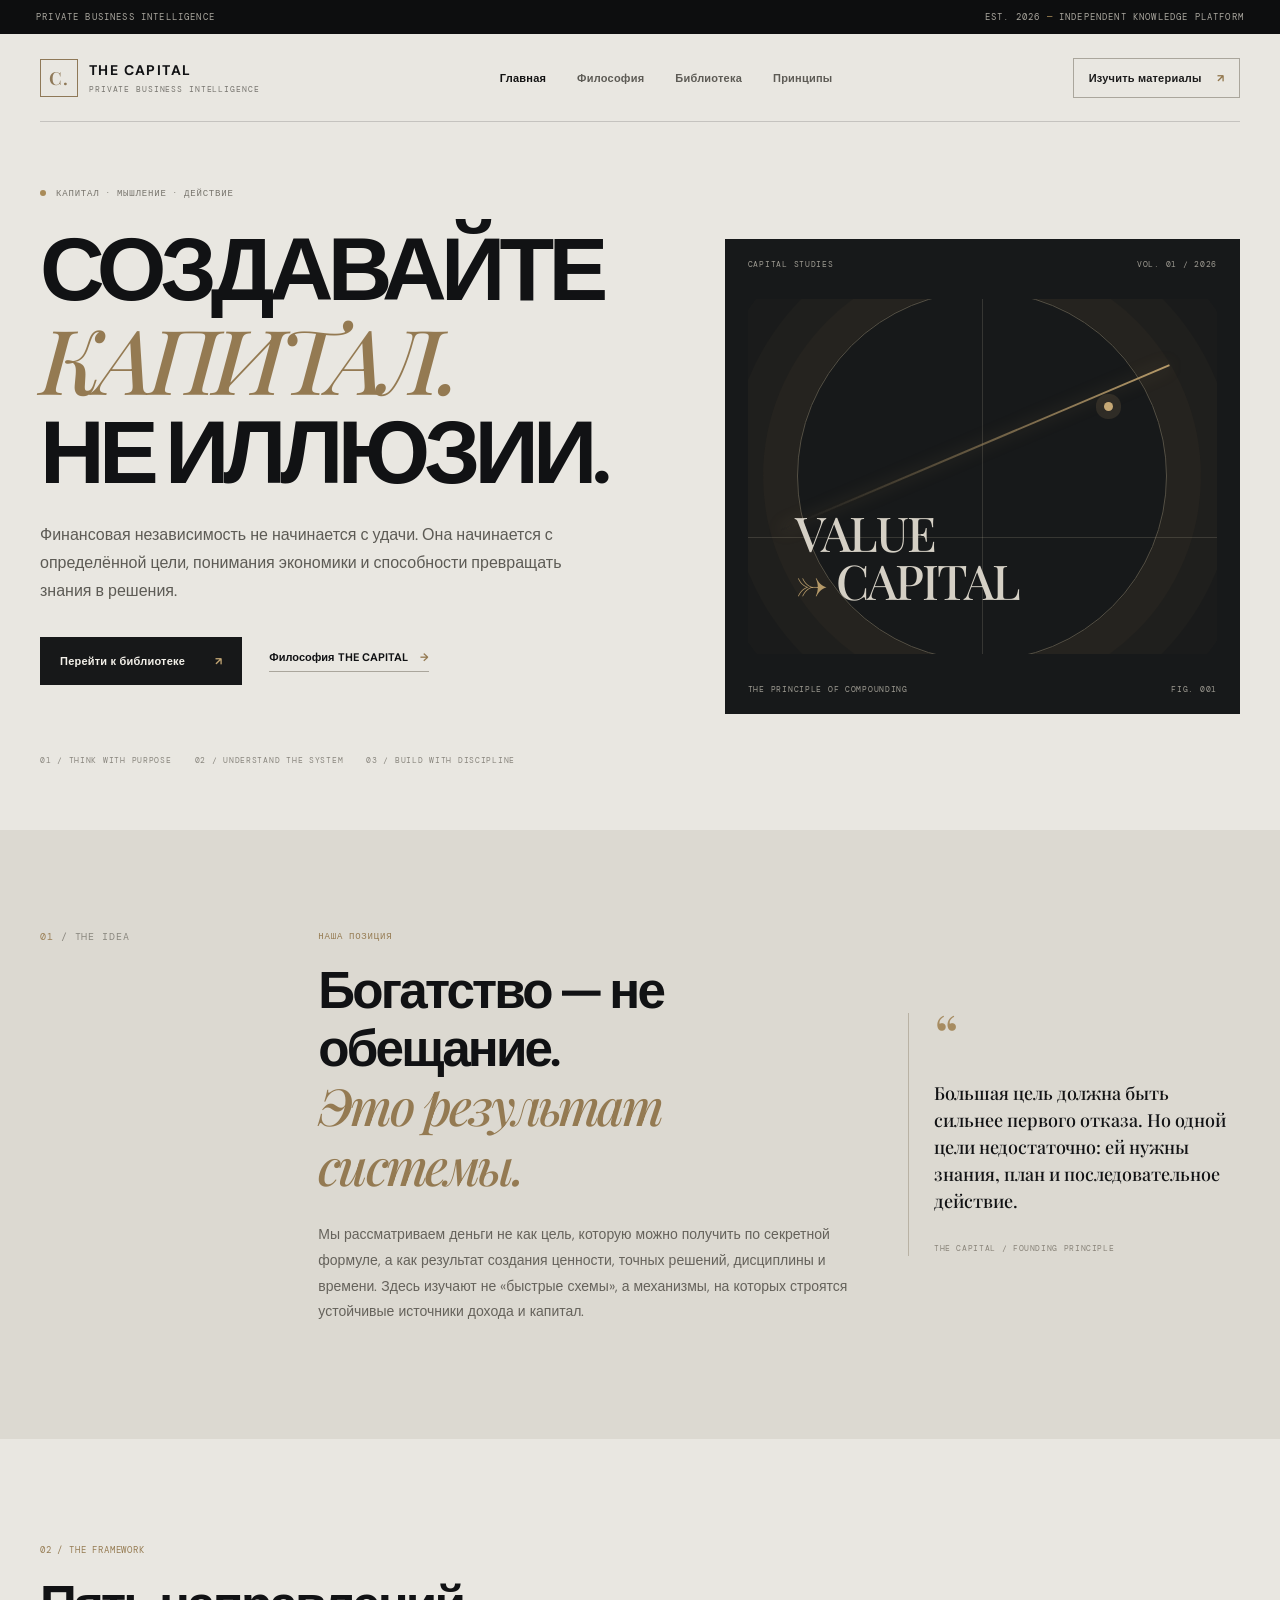
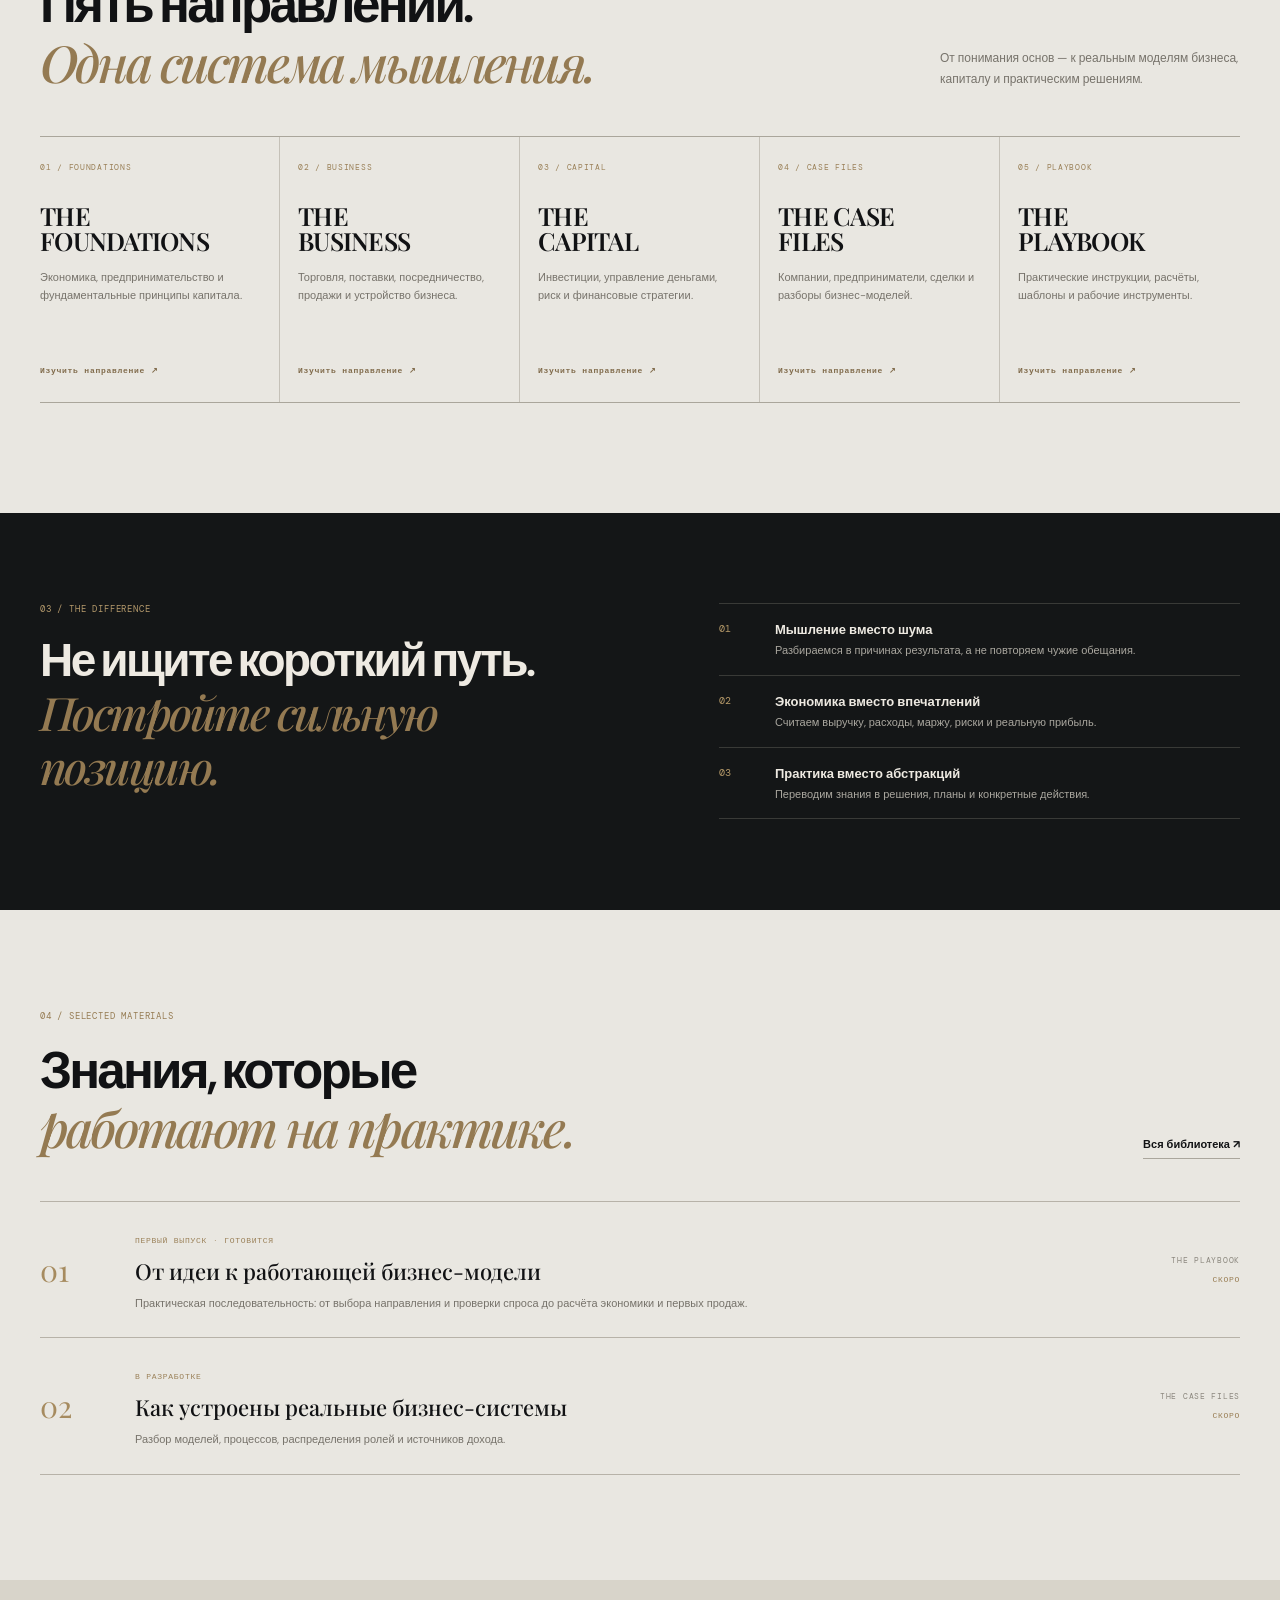
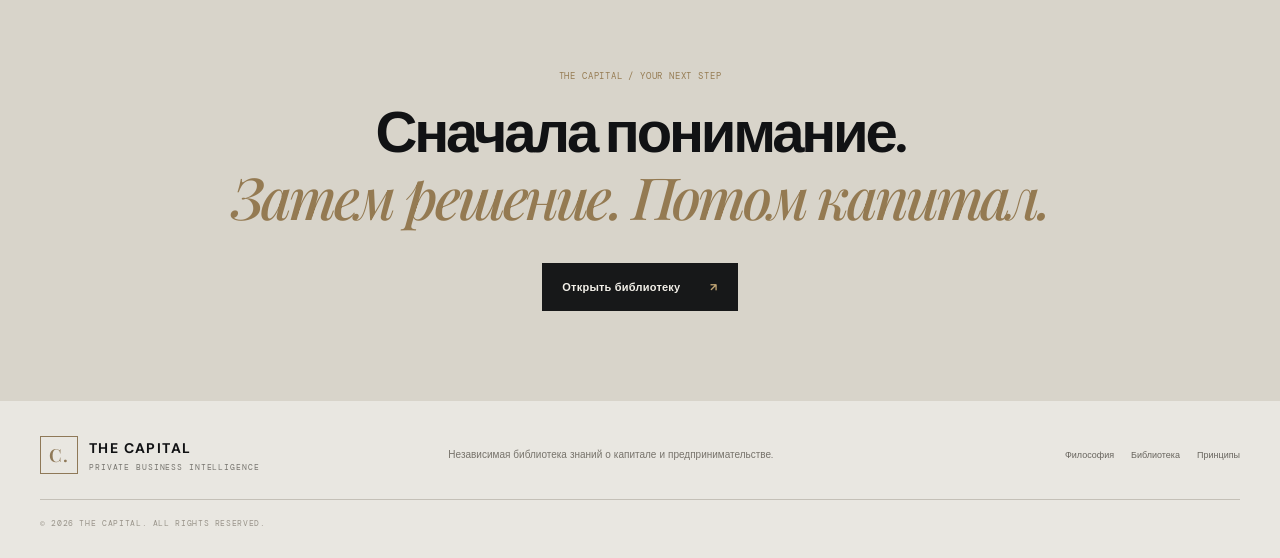
==== index.html @ ee2ed211 "first commit" ====
<!doctype html>
<html lang="ru">
<head>
<meta charset="utf-8"><meta name="viewport" content="width=device-width,initial-scale=1">
<meta name="theme-color" content="#101113"><meta name="description" content="THE CAPITAL — частная библиотека знаний о капитале, предпринимательстве, торговле и финансовом мышлении.">
<title>THE CAPITAL — Private Business Intelligence</title>
<link rel="preconnect" href="https://fonts.googleapis.com"><link rel="preconnect" href="https://fonts.gstatic.com" crossorigin><link href="https://fonts.googleapis.com/css2?family=DM+Mono:wght@400;500&family=DM+Sans:wght@400;500;600;700&family=Playfair+Display:wght@500;600;700&display=swap" rel="stylesheet">
<link rel="stylesheet" href="style.css">
</head><body>
<div class="topline"><span>PRIVATE BUSINESS INTELLIGENCE</span><span>EST. 2026 <i>—</i> INDEPENDENT KNOWLEDGE PLATFORM</span></div>
<header class="nav wrap"><a class="brand" href="index.html"><span class="brand-mark">C.</span><span>THE CAPITAL<small>PRIVATE BUSINESS INTELLIGENCE</small></span></a><button class="menu-toggle" aria-label="Открыть меню">☰</button><nav><a class="active" href="index.html">Главная</a><a href="philosophy.html">Философия</a><a href="library.html">Библиотека</a><a href="principles.html">Принципы</a></nav><a class="nav-cta" href="library.html">Изучить материалы <b>↗</b></a></header>
<main>
<section class="hero wrap"><div class="hero-copy"><div class="eyebrow"><span class="dot"></span> КАПИТАЛ · МЫШЛЕНИЕ · ДЕЙСТВИЕ</div><h1>СОЗДАВАЙТЕ<br><em>КАПИТАЛ.</em><br>НЕ ИЛЛЮЗИИ.</h1><p class="hero-lead">Финансовая независимость не начинается с удачи. Она начинается с определённой цели, понимания экономики и способности превращать знания в решения.</p><div class="hero-actions"><a class="button button-light" href="library.html">Перейти к библиотеке <span>↗</span></a><a class="text-link" href="philosophy.html">Философия THE CAPITAL <span>→</span></a></div><div class="hero-foot"><span>01 / THINK WITH PURPOSE</span><span>02 / UNDERSTAND THE SYSTEM</span><span>03 / BUILD WITH DISCIPLINE</span></div></div><div class="hero-art"><div class="art-top"><span>CAPITAL STUDIES</span><span>VOL. 01 / 2026</span></div><div class="art-graphic"><div class="rings"></div><div class="axis axis-x"></div><div class="axis axis-y"></div><div class="graph-line"></div><div class="graph-point"></div><div class="art-word">VALUE<br><i>→</i> CAPITAL</div></div><div class="art-bottom"><span>THE PRINCIPLE OF COMPOUNDING</span><span>FIG. 001</span></div></div></section>
<section class="manifesto"><div class="wrap manifesto-grid"><div class="section-index">01 <span> / THE IDEA</span></div><div><p class="overline">НАША ПОЗИЦИЯ</p><h2>Богатство — не обещание.<br><em>Это результат системы.</em></h2><p class="manifesto-text">Мы рассматриваем деньги не как цель, которую можно получить по секретной формуле, а как результат создания ценности, точных решений, дисциплины и времени. Здесь изучают не «быстрые схемы», а механизмы, на которых строятся устойчивые источники дохода и капитал.</p></div><aside class="quote-panel"><span class="quote-mark">“</span><p>Большая цель должна быть сильнее первого отказа. Но одной цели недостаточно: ей нужны знания, план и последовательное действие.</p><small>THE CAPITAL / FOUNDING PRINCIPLE</small></aside></div></section>
<section class="pillars wrap"><div class="section-head"><div><p class="overline">02 / THE FRAMEWORK</p><h2>Пять направлений.<br><em>Одна система мышления.</em></h2></div><p>От понимания основ — к реальным моделям бизнеса, капиталу и практическим решениям.</p></div><div class="pillar-grid"><a class="pillar" href="library.html"><span>01 / FOUNDATIONS</span><h3>THE<br>FOUNDATIONS</h3><p>Экономика, предпринимательство и фундаментальные принципы капитала.</p><b>Изучить направление ↗</b></a><a class="pillar" href="library.html"><span>02 / BUSINESS</span><h3>THE<br>BUSINESS</h3><p>Торговля, поставки, посредничество, продажи и устройство бизнеса.</p><b>Изучить направление ↗</b></a><a class="pillar" href="library.html"><span>03 / CAPITAL</span><h3>THE<br>CAPITAL</h3><p>Инвестиции, управление деньгами, риск и финансовые стратегии.</p><b>Изучить направление ↗</b></a><a class="pillar" href="library.html"><span>04 / CASE FILES</span><h3>THE CASE<br>FILES</h3><p>Компании, предприниматели, сделки и разборы бизнес-моделей.</p><b>Изучить направление ↗</b></a><a class="pillar" href="library.html"><span>05 / PLAYBOOK</span><h3>THE<br>PLAYBOOK</h3><p>Практические инструкции, расчёты, шаблоны и рабочие инструменты.</p><b>Изучить направление ↗</b></a></div></section>
<section class="dark-band"><div class="wrap dark-grid"><div><p class="overline">03 / THE DIFFERENCE</p><h2>Не ищите короткий путь.<br><em>Постройте сильную позицию.</em></h2></div><div class="difference-list"><div><b>01</b><p><strong>Мышление вместо шума</strong><br>Разбираемся в причинах результата, а не повторяем чужие обещания.</p></div><div><b>02</b><p><strong>Экономика вместо впечатлений</strong><br>Считаем выручку, расходы, маржу, риски и реальную прибыль.</p></div><div><b>03</b><p><strong>Практика вместо абстракций</strong><br>Переводим знания в решения, планы и конкретные действия.</p></div></div></div></section>
<section class="library-preview wrap"><div class="section-head"><div><p class="overline">04 / SELECTED MATERIALS</p><h2>Знания, которые<br><em>работают на практике.</em></h2></div><a class="text-link" href="library.html">Вся библиотека ↗</a></div><div class="preview-card"><div class="preview-number">01</div><div><span class="status">ПЕРВЫЙ ВЫПУСК · ГОТОВИТСЯ</span><h3>От идеи к работающей бизнес-модели</h3><p>Практическая последовательность: от выбора направления и проверки спроса до расчёта экономики и первых продаж.</p></div><div class="preview-meta"><span>THE PLAYBOOK</span><b>СКОРО</b></div></div><div class="preview-card muted-card"><div class="preview-number">02</div><div><span class="status">В РАЗРАБОТКЕ</span><h3>Как устроены реальные бизнес-системы</h3><p>Разбор моделей, процессов, распределения ролей и источников дохода.</p></div><div class="preview-meta"><span>THE CASE FILES</span><b>СКОРО</b></div></div></section>
<section class="closing"><div class="wrap closing-inner"><p class="overline">THE CAPITAL / YOUR NEXT STEP</p><h2>Сначала понимание.<br><em>Затем решение. Потом капитал.</em></h2><a class="button button-light" href="library.html">Открыть библиотеку <span>↗</span></a></div></section>
</main><footer class="footer wrap"><a class="brand" href="index.html"><span class="brand-mark">C.</span><span>THE CAPITAL<small>PRIVATE BUSINESS INTELLIGENCE</small></span></a><p>Независимая библиотека знаний о капитале и предпринимательстве.</p><div><a href="philosophy.html">Философия</a><a href="library.html">Библиотека</a><a href="principles.html">Принципы</a></div><small>© 2026 THE CAPITAL. ALL RIGHTS RESERVED.</small></footer><script src="script.js"></script></body></html>
---- style.css ----
:root{--ink:#111214;--paper:#e9e7e1;--white:#f4f2ed;--muted:#96948d;--line:rgba(22,23,24,.17);--gold:#a98b59;--dark:#111315;--dark2:#191b1d;--serif:'Playfair Display',Georgia,serif;--sans:'DM Sans',Arial,sans-serif;--mono:'DM Mono',monospace}*{box-sizing:border-box}html{scroll-behavior:smooth}body{margin:0;background:var(--paper);color:var(--ink);font-family:var(--sans);-webkit-font-smoothing:antialiased}a{color:inherit;text-decoration:none}.wrap{width:min(1200px,calc(100% - 72px));margin-inline:auto}.topline{height:34px;background:#0d0e0f;color:#aaa79f;display:flex;align-items:center;justify-content:space-between;padding:0 36px;font:9px var(--mono);letter-spacing:.13em}.topline i{color:var(--gold);font-style:normal}.nav{height:88px;display:flex;align-items:center;justify-content:space-between;border-bottom:1px solid var(--line)}.brand{display:flex;align-items:center;gap:11px;font-weight:700;font-size:14px;letter-spacing:.1em}.brand small{display:block;font:8px var(--mono);color:#77756f;letter-spacing:.11em;margin-top:5px}.brand-mark{display:grid;place-items:center;width:38px;height:38px;border:1px solid #8f7958;color:#8f7958;font:600 18px var(--serif)}nav{display:flex;gap:31px}nav a,.nav-cta{font-size:11px;font-weight:600;letter-spacing:.02em;color:#5d5b55}nav a.active,nav a:hover{color:#111}.nav-cta{border:1px solid #aaa69c;padding:12px 15px;color:#1b1b1b}.nav-cta b{margin-left:12px;color:#92774d}.menu-toggle{display:none;background:none;border:0;font-size:22px}.hero{min-height:650px;display:grid;grid-template-columns:1.1fr .9fr;align-items:center;gap:55px;padding-top:65px;padding-bottom:65px}.eyebrow,.overline,.section-index,.hero-foot,.art-top,.art-bottom,.pillar>span,.pillar>b,.preview-meta,.status,.product-info>span,.catalog-note,.product-price small,.product-price b,.bundle-price,.fine-print,.source-note{font-family:var(--mono);letter-spacing:.09em}.eyebrow{font-size:9px;color:#77746c;display:flex;align-items:center;gap:10px}.dot{width:6px;height:6px;border-radius:50%;background:var(--gold)}h1,h2,h3,p{margin-top:0}.hero h1,.inner-hero h1{font-size:clamp(56px,7vw,94px);line-height:.98;letter-spacing:-.065em;font-weight:600;margin:27px 0 25px}.hero h1 em,.inner-hero h1 em,.section-head h2 em,.manifesto h2 em,.dark-grid h2 em,.closing h2 em,.essay h2 em,.book-heading h2 em{font-family:var(--serif);font-weight:500;letter-spacing:-.055em;color:#947a52}.hero-lead{font-size:16px;line-height:1.75;color:#5d5b55;max-width:530px}.hero-actions{display:flex;align-items:center;gap:27px;margin-top:32px}.button{display:inline-flex;align-items:center;gap:30px;padding:17px 20px;font-size:11px;font-weight:700;letter-spacing:.02em}.button-light{background:#171819;color:#f3f0e9}.button span{color:#c1a574}.text-link{font-size:11px;font-weight:700;border-bottom:1px solid #aaa69c;padding-bottom:7px}.text-link span{margin-left:9px;color:#947a52}.hero-foot{display:flex;gap:23px;flex-wrap:wrap;font-size:8px;color:#89867e;margin-top:70px}.hero-art{height:475px;background:#17191a;color:#d5d0c5;padding:20px 23px;display:flex;flex-direction:column;justify-content:space-between;position:relative;overflow:hidden}.art-top,.art-bottom{display:flex;justify-content:space-between;font-size:8px;color:#9e9b92}.art-graphic{position:relative;flex:1;margin:30px 0;overflow:hidden}.rings{position:absolute;width:370px;height:370px;border:1px solid #555044;border-radius:50%;left:50%;top:50%;transform:translate(-50%,-50%);box-shadow:0 0 0 34px rgba(169,139,89,.04),0 0 0 68px rgba(169,139,89,.035),0 0 0 102px rgba(169,139,89,.025)}.axis{position:absolute;background:rgba(198,187,165,.18)}.axis-x{height:1px;width:100%;top:67%}.axis-y{width:1px;height:100%;left:50%}.graph-line{position:absolute;left:7%;top:65%;width:90%;height:2px;background:linear-gradient(90deg,transparent,#b69a69);transform:rotate(-23deg);transform-origin:left;box-shadow:0 0 16px #a98b5966}.graph-point{position:absolute;left:76%;top:29%;width:9px;height:9px;background:#c6a875;border-radius:50%;box-shadow:0 0 0 8px #c6a87522}.art-word{position:absolute;left:10%;bottom:14%;font:500 clamp(30px,4vw,48px)/1 var(--serif);letter-spacing:-.04em}.art-word i{font-style:normal;color:#b69a69}.manifesto{background:#dcd9d1;padding:100px 0}.manifesto-grid{display:grid;grid-template-columns:.55fr 1.3fr .8fr;gap:50px}.section-index{font-size:10px;color:#9b8057}.section-index span{color:#8a877f}.overline{font-size:9px;color:#967c53;margin-bottom:20px}.manifesto h2,.section-head h2,.dark-grid h2,.closing h2,.essay h2,.book-heading h2{font:600 clamp(34px,4vw,52px)/1.12 var(--sans);letter-spacing:-.055em;margin-bottom:24px}.manifesto-text{max-width:650px;color:#65625b;font-size:14px;line-height:1.85}.quote-panel{border-left:1px solid #b9b2a4;padding:0 0 0 25px;align-self:center}.quote-mark{font:60px var(--serif);color:#a78c61;line-height:.7}.quote-panel p{font:500 18px/1.5 var(--serif);margin:16px 0 20px}.quote-panel small{font:8px var(--mono);color:#89847a;letter-spacing:.08em}.pillars{padding-top:105px;padding-bottom:110px}.section-head{display:flex;justify-content:space-between;align-items:end;margin-bottom:42px}.section-head h2{margin:0}.section-head>p{max-width:300px;color:#77736b;font-size:12px;line-height:1.7;margin-bottom:5px}.pillar-grid{display:grid;grid-template-columns:repeat(5,1fr);border-top:1px solid #aaa69b;border-bottom:1px solid #aaa69b}.pillar{padding:25px 18px 27px 0;border-right:1px solid #c5c1b8;display:flex;flex-direction:column;min-height:265px;transition:background .25s,padding .25s}.pillar:not(:first-child){padding-left:18px}.pillar:last-child{border:0}.pillar:hover{background:#dfdcd4;padding-top:20px}.pillar>span{font-size:8px;color:#9a8058}.pillar h3{font:600 25px/.98 var(--serif);letter-spacing:-.03em;margin:32px 0 15px}.pillar p{font-size:11px;line-height:1.65;color:#77736b;flex:1}.pillar>b{font-size:8px;color:#806b4b}.dark-band{background:#141617;color:#eeeae2;padding:90px 0}.dark-grid{display:grid;grid-template-columns:1fr .9fr;gap:100px;align-items:center}.dark-grid .overline{color:#b59a6c}.dark-grid h2{font-size:46px}.difference-list>div{display:grid;grid-template-columns:40px 1fr;gap:16px;border-bottom:1px solid #393a37;padding:15px 0}.difference-list>div:first-child{border-top:1px solid #393a37}.difference-list b{font:10px var(--mono);color:#b69a69;padding-top:3px}.difference-list p{font-size:11px;line-height:1.7;color:#aaa79f;margin:0}.difference-list strong{font-size:13px;color:#eeeae2}.library-preview{padding-top:100px;padding-bottom:105px}.preview-card{display:grid;grid-template-columns:70px 1fr 160px;gap:25px;align-items:center;padding:25px 0;border-top:1px solid #b7b2a8}.muted-card{border-bottom:1px solid #b7b2a8}.preview-number{font:30px var(--serif);color:#a68b5f}.status{font-size:8px;color:#9a8058}.preview-card h3{font:500 22px var(--serif);margin:8px 0}.preview-card p{font-size:11px;line-height:1.65;color:#77736b;max-width:620px;margin:0}.preview-meta{display:flex;flex-direction:column;gap:9px;font-size:8px;color:#8c887f;text-align:right}.preview-meta b{color:#987d53;font-weight:400}.closing{background:#d8d4ca;padding:90px 0}.closing-inner{text-align:center}.closing h2{font-size:clamp(36px,5vw,58px);margin:18px 0 30px}.closing .overline{margin:0}.footer{display:grid;grid-template-columns:1.2fr 1.4fr 1fr;gap:25px;align-items:center;padding-top:35px;padding-bottom:30px}.footer p{font-size:10px;line-height:1.6;color:#77736b;margin:0}.footer>div{display:flex;gap:17px;justify-content:flex-end}.footer>div a{font-size:9px;color:#68655e}.footer>small{grid-column:1/-1;border-top:1px solid #c4c0b7;padding-top:18px;font:8px var(--mono);color:#99948a;letter-spacing:.08em}
/* inner pages */
.inner-hero{padding-top:100px;padding-bottom:95px;border-bottom:1px solid var(--line)}.inner-hero h1{font-size:clamp(48px,7vw,82px);margin:25px 0}.inner-hero>p:last-child{font-size:15px;line-height:1.8;color:#68655e;max-width:680px;margin:0}.essay{padding:95px 0}.essay-grid{display:grid;grid-template-columns:.55fr 1.45fr;gap:65px}.essay h2{font-size:42px}.essay article>p{font-size:14px;line-height:1.9;color:#625f58;max-width:770px}.essay blockquote{margin:40px 0;padding:28px 35px;border-left:2px solid #a58a5d;background:#dfdcd4;font:500 22px/1.5 var(--serif);max-width:760px}.essay blockquote small{display:block;font:8px var(--mono);letter-spacing:.07em;color:#89847a;margin-top:18px}.principle-strip{background:#dcd9d1;padding:75px 0}.standard-grid{display:grid;grid-template-columns:repeat(4,1fr);gap:30px}.standard-grid>div{border-top:1px solid #b9b3a7;padding-top:18px}.standard-grid span{font:10px var(--mono);color:#9b8057}.standard-grid h3{font:500 21px var(--serif);margin:24px 0 10px}.standard-grid p{font-size:11px;line-height:1.7;color:#77736b}.library-intro{background:#dcd9d1;padding:75px 0}.intro-grid{display:grid;grid-template-columns:1fr 1fr;gap:90px;align-items:center}.intro-grid h2{font:600 38px/1.15 var(--sans);letter-spacing:-.05em;margin:0}.intro-grid h2 em{font-family:var(--serif);font-weight:500;color:#947a52}.intro-grid>p{font-size:13px;line-height:1.8;color:#69665f;margin:0}.catalog{padding-top:90px;padding-bottom:90px}.catalog-note{font-size:8px;color:#8b795b}.product-list{border-top:1px solid #b7b2a8}.product-row{display:grid;grid-template-columns:55px 1fr 150px;gap:25px;padding:25px 0;border-bottom:1px solid #c5c0b6;align-items:center}.product-no{font:27px var(--serif);color:#a68b5f}.product-info>span{font-size:8px;color:#9a8058}.product-info h3{font:500 21px var(--serif);margin:7px 0}.product-info p{font-size:11px;line-height:1.65;color:#77736b;max-width:650px;margin:0}.product-price{text-align:right;display:flex;flex-direction:column;gap:7px}.product-price b{font-size:10px;font-weight:400;color:#967c53}.product-price small{font-size:7px;color:#8d8980;letter-spacing:.02em}.bundle{display:flex;justify-content:space-between;align-items:center;background:#17191a;color:#eeeae2;padding:30px 35px;margin-top:35px}.bundle .overline{color:#b69a69;margin-bottom:10px}.bundle h3{font:500 27px var(--serif);margin:0 0 8px}.bundle p{font-size:11px;color:#aaa79f;margin:0;line-height:1.6}.bundle-price{text-align:right;display:flex;flex-direction:column;gap:8px}.bundle-price b{font-size:12px;font-weight:400;color:#c3a775}.bundle-price small{font-size:8px;color:#aaa79f;letter-spacing:.02em}.fine-print{font-size:8px;line-height:1.8;color:#8a867e;letter-spacing:.015em;margin-top:25px}.principle-book{padding:90px 0}.book-heading{display:grid;grid-template-columns:1.2fr .8fr;gap:80px;align-items:end;margin-bottom:45px}.book-heading h2{font-size:42px;margin:0}.book-heading>p{font-size:12px;line-height:1.8;color:#77736b;margin:0}.principle-table{border-top:1px solid #b7b2a8}.principle-table>div{display:grid;grid-template-columns:50px 220px 1fr;gap:25px;padding:20px 0;border-bottom:1px solid #c5c0b6;align-items:start}.principle-table span{font:10px var(--mono);color:#987d53;padding-top:5px}.principle-table h3{font:500 19px var(--serif);margin:0}.principle-table p{font-size:11px;line-height:1.7;color:#77736b;margin:0;max-width:680px}.source-note{font-size:8px;line-height:1.8;letter-spacing:.015em;color:#8b877e;margin-top:28px}
@media(max-width:850px){.wrap{width:min(100% - 40px,680px)}.topline{padding:0 20px;font-size:7px}.nav{height:72px}.menu-toggle{display:block}nav{display:none;position:absolute;z-index:5;top:106px;left:0;right:0;background:#e9e7e1;padding:25px 22px;border-bottom:1px solid #bbb;flex-direction:column;gap:20px}nav.open{display:flex}.nav-cta{display:none}.hero{grid-template-columns:1fr;gap:35px;padding-top:60px}.hero h1{font-size:clamp(55px,12vw,80px)}.hero-art{height:370px}.hero-foot{margin-top:45px}.manifesto-grid{grid-template-columns:1fr;gap:30px}.quote-panel{max-width:500px}.pillar-grid{grid-template-columns:1fr 1fr}.pillar{border-bottom:1px solid #c5c1b8;min-height:220px;padding:22px 15px!important}.pillar:nth-child(2n){border-right:0}.pillar:last-child{border-bottom:0}.dark-grid{grid-template-columns:1fr;gap:35px}.section-head{align-items:start;gap:25px;flex-direction:column}.preview-card{grid-template-columns:45px 1fr}.preview-meta{grid-column:2;text-align:left;flex-direction:row}.footer{grid-template-columns:1fr 1fr}.footer p{grid-column:1/-1;grid-row:2}.footer>div{justify-content:flex-start;grid-column:1/-1}.essay-grid{grid-template-columns:1fr;gap:25px}.intro-grid,.book-heading{grid-template-columns:1fr;gap:25px}.standard-grid{grid-template-columns:1fr 1fr}.principle-table>div{grid-template-columns:35px 1fr;gap:14px}.principle-table p{grid-column:2}.product-row{grid-template-columns:35px 1fr 80px;gap:12px}.product-info h3{font-size:18px}.product-price small{font-size:6px}.bundle{padding:25px 20px;gap:15px}.bundle-price{min-width:105px}.inner-hero{padding-top:70px;padding-bottom:65px}}
@media(max-width:480px){.topline span:last-child{display:none}.wrap{width:calc(100% - 34px)}.hero{padding-top:48px}.hero h1{font-size:53px}.hero-lead{font-size:14px}.hero-actions{align-items:flex-start;flex-direction:column;gap:20px}.hero-art{height:320px}.manifesto,.pillars,.library-preview,.essay,.principle-book,.catalog{padding-top:65px;padding-bottom:65px}.manifesto h2,.section-head h2,.dark-grid h2,.essay h2,.book-heading h2{font-size:34px}.pillar-grid{grid-template-columns:1fr}.pillar{border-right:0;min-height:190px}.pillar h3{margin-top:22px}.dark-band{padding:65px 0}.preview-card{gap:13px}.preview-card h3{font-size:18px}.closing{padding:65px 0}.closing h2{font-size:34px}.footer{grid-template-columns:1fr}.footer p,.footer>div{grid-column:1}.footer>small{grid-column:1}.standard-grid{grid-template-columns:1fr 1fr;gap:20px}.inner-hero h1{font-size:47px}.product-row{grid-template-columns:28px 1fr;gap:10px}.product-price{grid-column:2;text-align:left;flex-direction:row;align-items:center}.product-info h3{font-size:18px}.bundle{align-items:flex-start;flex-direction:column}.bundle-price{text-align:left}.principle-table>div{grid-template-columns:28px 1fr}.principle-table h3{font-size:18px}}
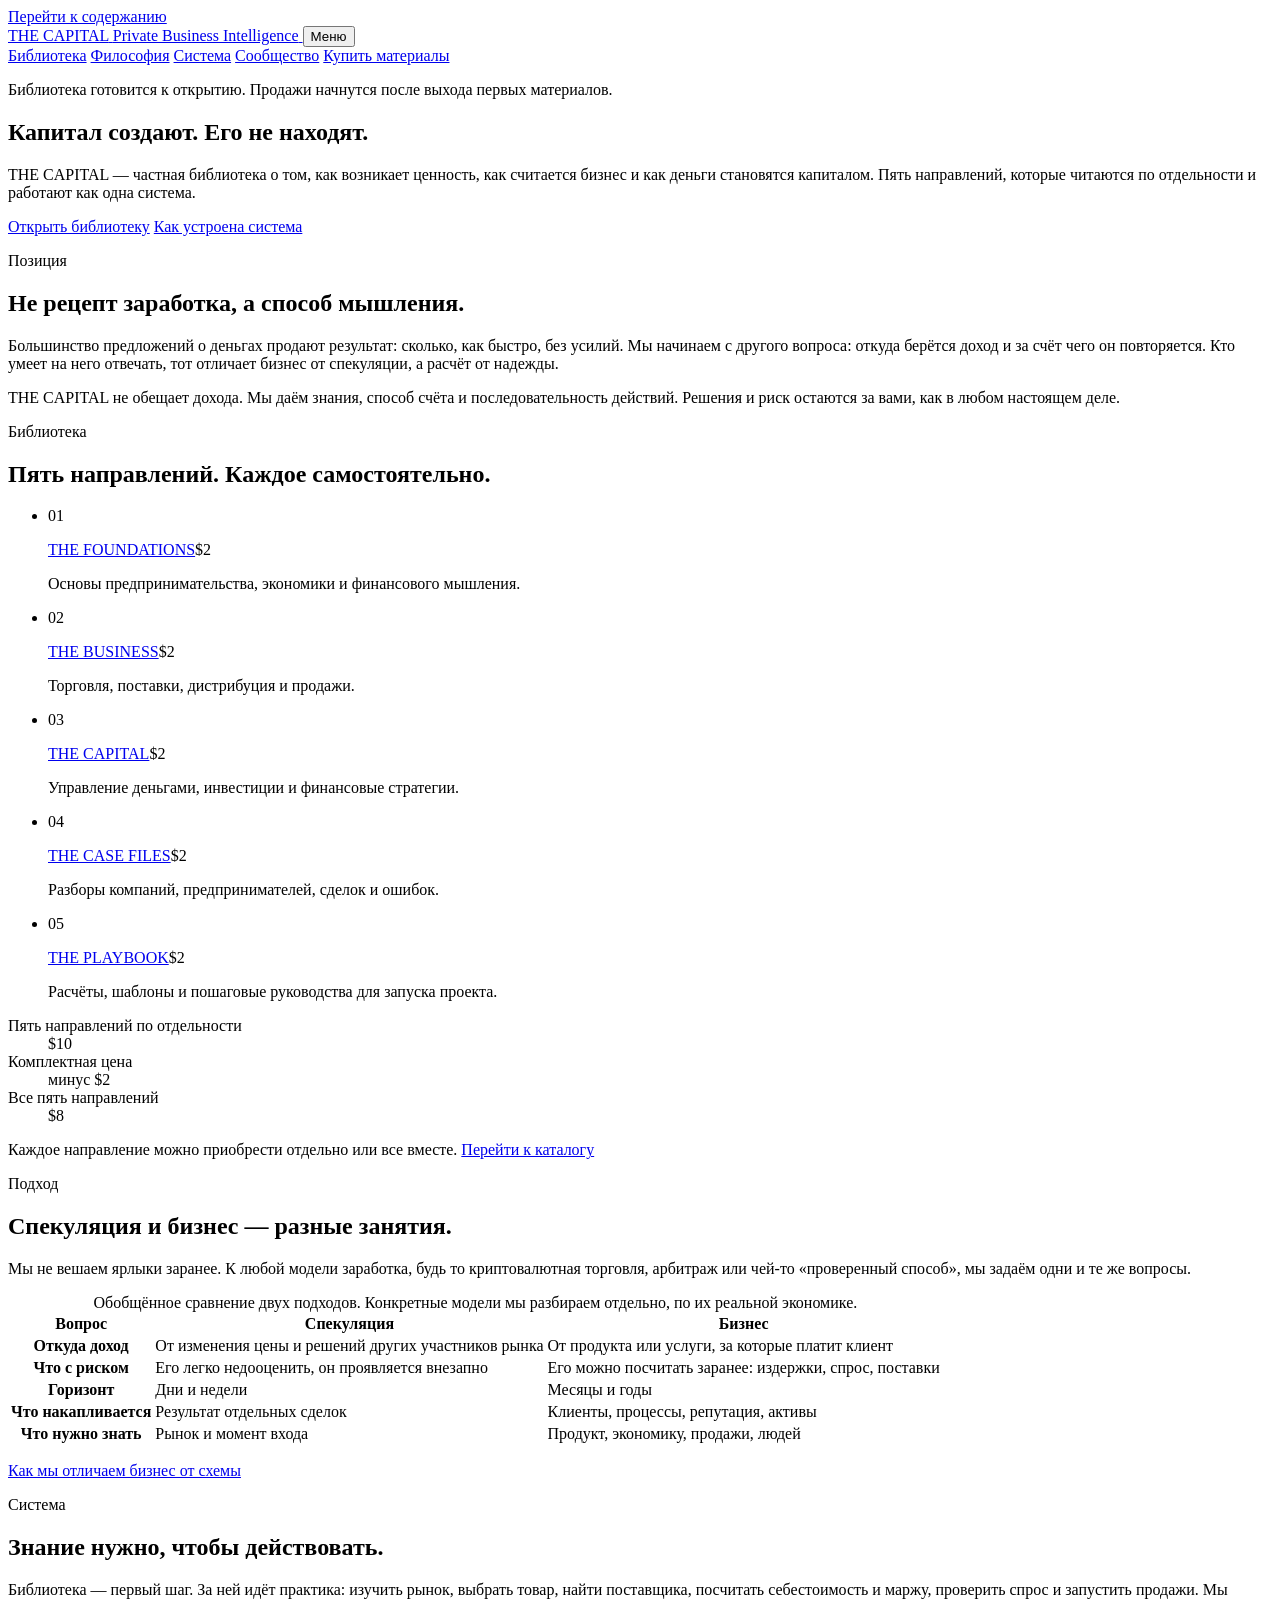
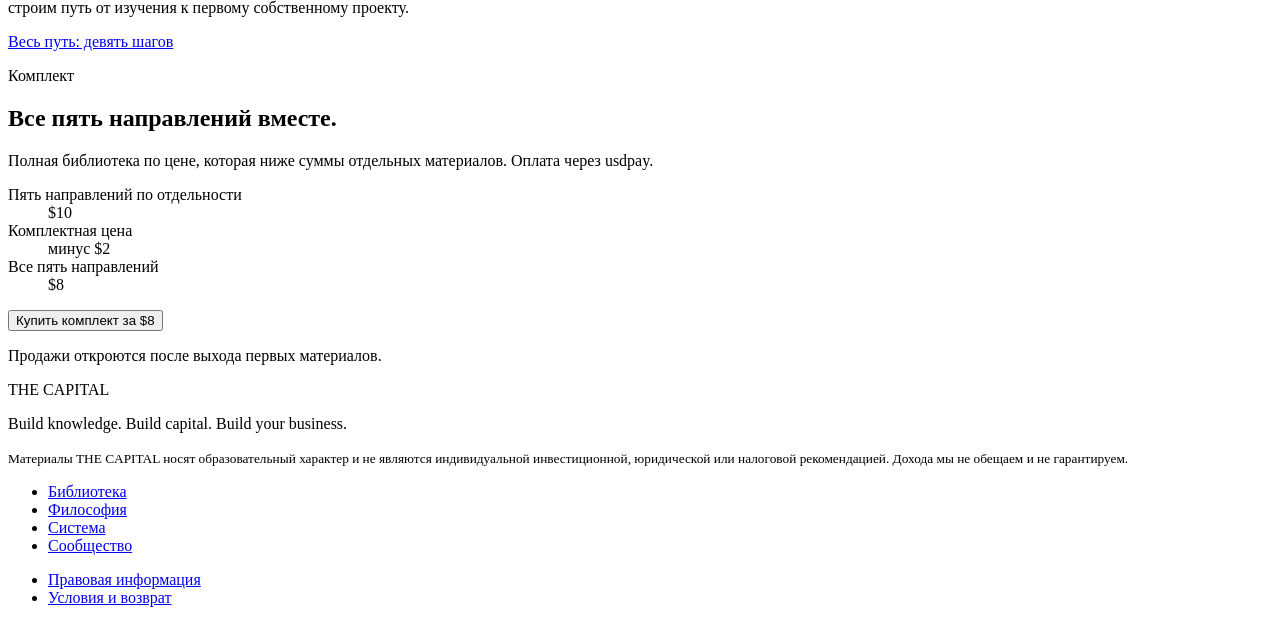
==== commit fd842329: "restore v2 files to root" ====
--- a/index.html
+++ b/index.html
@@ -1,19 +1,192 @@
 <!doctype html>
 <html lang="ru">
 <head>
-<meta charset="utf-8"><meta name="viewport" content="width=device-width,initial-scale=1">
-<meta name="theme-color" content="#101113"><meta name="description" content="THE CAPITAL — частная библиотека знаний о капитале, предпринимательстве, торговле и финансовом мышлении.">
-<title>THE CAPITAL — Private Business Intelligence</title>
-<link rel="preconnect" href="https://fonts.googleapis.com"><link rel="preconnect" href="https://fonts.gstatic.com" crossorigin><link href="https://fonts.googleapis.com/css2?family=DM+Mono:wght@400;500&family=DM+Sans:wght@400;500;600;700&family=Playfair+Display:wght@500;600;700&display=swap" rel="stylesheet">
-<link rel="stylesheet" href="style.css">
-</head><body>
-<div class="topline"><span>PRIVATE BUSINESS INTELLIGENCE</span><span>EST. 2026 <i>—</i> INDEPENDENT KNOWLEDGE PLATFORM</span></div>
-<header class="nav wrap"><a class="brand" href="index.html"><span class="brand-mark">C.</span><span>THE CAPITAL<small>PRIVATE BUSINESS INTELLIGENCE</small></span></a><button class="menu-toggle" aria-label="Открыть меню">☰</button><nav><a class="active" href="index.html">Главная</a><a href="philosophy.html">Философия</a><a href="library.html">Библиотека</a><a href="principles.html">Принципы</a></nav><a class="nav-cta" href="library.html">Изучить материалы <b>↗</b></a></header>
-<main>
-<section class="hero wrap"><div class="hero-copy"><div class="eyebrow"><span class="dot"></span> КАПИТАЛ · МЫШЛЕНИЕ · ДЕЙСТВИЕ</div><h1>СОЗДАВАЙТЕ<br><em>КАПИТАЛ.</em><br>НЕ ИЛЛЮЗИИ.</h1><p class="hero-lead">Финансовая независимость не начинается с удачи. Она начинается с определённой цели, понимания экономики и способности превращать знания в решения.</p><div class="hero-actions"><a class="button button-light" href="library.html">Перейти к библиотеке <span>↗</span></a><a class="text-link" href="philosophy.html">Философия THE CAPITAL <span>→</span></a></div><div class="hero-foot"><span>01 / THINK WITH PURPOSE</span><span>02 / UNDERSTAND THE SYSTEM</span><span>03 / BUILD WITH DISCIPLINE</span></div></div><div class="hero-art"><div class="art-top"><span>CAPITAL STUDIES</span><span>VOL. 01 / 2026</span></div><div class="art-graphic"><div class="rings"></div><div class="axis axis-x"></div><div class="axis axis-y"></div><div class="graph-line"></div><div class="graph-point"></div><div class="art-word">VALUE<br><i>→</i> CAPITAL</div></div><div class="art-bottom"><span>THE PRINCIPLE OF COMPOUNDING</span><span>FIG. 001</span></div></div></section>
-<section class="manifesto"><div class="wrap manifesto-grid"><div class="section-index">01 <span> / THE IDEA</span></div><div><p class="overline">НАША ПОЗИЦИЯ</p><h2>Богатство — не обещание.<br><em>Это результат системы.</em></h2><p class="manifesto-text">Мы рассматриваем деньги не как цель, которую можно получить по секретной формуле, а как результат создания ценности, точных решений, дисциплины и времени. Здесь изучают не «быстрые схемы», а механизмы, на которых строятся устойчивые источники дохода и капитал.</p></div><aside class="quote-panel"><span class="quote-mark">“</span><p>Большая цель должна быть сильнее первого отказа. Но одной цели недостаточно: ей нужны знания, план и последовательное действие.</p><small>THE CAPITAL / FOUNDING PRINCIPLE</small></aside></div></section>
-<section class="pillars wrap"><div class="section-head"><div><p class="overline">02 / THE FRAMEWORK</p><h2>Пять направлений.<br><em>Одна система мышления.</em></h2></div><p>От понимания основ — к реальным моделям бизнеса, капиталу и практическим решениям.</p></div><div class="pillar-grid"><a class="pillar" href="library.html"><span>01 / FOUNDATIONS</span><h3>THE<br>FOUNDATIONS</h3><p>Экономика, предпринимательство и фундаментальные принципы капитала.</p><b>Изучить направление ↗</b></a><a class="pillar" href="library.html"><span>02 / BUSINESS</span><h3>THE<br>BUSINESS</h3><p>Торговля, поставки, посредничество, продажи и устройство бизнеса.</p><b>Изучить направление ↗</b></a><a class="pillar" href="library.html"><span>03 / CAPITAL</span><h3>THE<br>CAPITAL</h3><p>Инвестиции, управление деньгами, риск и финансовые стратегии.</p><b>Изучить направление ↗</b></a><a class="pillar" href="library.html"><span>04 / CASE FILES</span><h3>THE CASE<br>FILES</h3><p>Компании, предприниматели, сделки и разборы бизнес-моделей.</p><b>Изучить направление ↗</b></a><a class="pillar" href="library.html"><span>05 / PLAYBOOK</span><h3>THE<br>PLAYBOOK</h3><p>Практические инструкции, расчёты, шаблоны и рабочие инструменты.</p><b>Изучить направление ↗</b></a></div></section>
-<section class="dark-band"><div class="wrap dark-grid"><div><p class="overline">03 / THE DIFFERENCE</p><h2>Не ищите короткий путь.<br><em>Постройте сильную позицию.</em></h2></div><div class="difference-list"><div><b>01</b><p><strong>Мышление вместо шума</strong><br>Разбираемся в причинах результата, а не повторяем чужие обещания.</p></div><div><b>02</b><p><strong>Экономика вместо впечатлений</strong><br>Считаем выручку, расходы, маржу, риски и реальную прибыль.</p></div><div><b>03</b><p><strong>Практика вместо абстракций</strong><br>Переводим знания в решения, планы и конкретные действия.</p></div></div></div></section>
-<section class="library-preview wrap"><div class="section-head"><div><p class="overline">04 / SELECTED MATERIALS</p><h2>Знания, которые<br><em>работают на практике.</em></h2></div><a class="text-link" href="library.html">Вся библиотека ↗</a></div><div class="preview-card"><div class="preview-number">01</div><div><span class="status">ПЕРВЫЙ ВЫПУСК · ГОТОВИТСЯ</span><h3>От идеи к работающей бизнес-модели</h3><p>Практическая последовательность: от выбора направления и проверки спроса до расчёта экономики и первых продаж.</p></div><div class="preview-meta"><span>THE PLAYBOOK</span><b>СКОРО</b></div></div><div class="preview-card muted-card"><div class="preview-number">02</div><div><span class="status">В РАЗРАБОТКЕ</span><h3>Как устроены реальные бизнес-системы</h3><p>Разбор моделей, процессов, распределения ролей и источников дохода.</p></div><div class="preview-meta"><span>THE CASE FILES</span><b>СКОРО</b></div></div></section>
-<section class="closing"><div class="wrap closing-inner"><p class="overline">THE CAPITAL / YOUR NEXT STEP</p><h2>Сначала понимание.<br><em>Затем решение. Потом капитал.</em></h2><a class="button button-light" href="library.html">Открыть библиотеку <span>↗</span></a></div></section>
-</main><footer class="footer wrap"><a class="brand" href="index.html"><span class="brand-mark">C.</span><span>THE CAPITAL<small>PRIVATE BUSINESS INTELLIGENCE</small></span></a><p>Независимая библиотека знаний о капитале и предпринимательстве.</p><div><a href="philosophy.html">Философия</a><a href="library.html">Библиотека</a><a href="principles.html">Принципы</a></div><small>© 2026 THE CAPITAL. ALL RIGHTS RESERVED.</small></footer><script src="script.js"></script></body></html>
+<meta charset="utf-8">
+<meta name="viewport" content="width=device-width, initial-scale=1">
+<title>THE CAPITAL. Private Business Intelligence</title>
+<meta name="description" content="Частная библиотека о капитале, торговле и предпринимательстве: пять самостоятельных направлений от фундамента экономики до практических расчётов для собственного дела.">
+<meta name="theme-color" content="#0c2236">
+<meta property="og:type" content="website">
+<meta property="og:title" content="THE CAPITAL. Private Business Intelligence">
+<meta property="og:description" content="Частная библиотека о капитале, торговле и предпринимательстве: пять самостоятельных направлений от фундамента экономики до практических расчётов для собственного дела.">
+<link rel="icon" href="assets/favicon.svg" type="image/svg+xml">
+<link rel="preconnect" href="https://fonts.googleapis.com">
+<link rel="preconnect" href="https://fonts.gstatic.com" crossorigin>
+<link rel="stylesheet" href="https://fonts.googleapis.com/css2?family=IBM+Plex+Sans:wght@400;500;600&amp;family=Source+Serif+4:ital,opsz,wght@0,8..60,400;0,8..60,600;0,8..60,700;1,8..60,400&amp;display=swap">
+<link rel="stylesheet" href="assets/styles.css">
+</head>
+<body>
+<a class="skip" href="#main">Перейти к содержанию</a>
+<header class="mast">
+<div class="wrap mast__row">
+<a class="brand" href="index.html" aria-label="THE CAPITAL, на главную">
+<span class="brand__name">THE CAPITAL</span>
+<span class="brand__tag">Private Business Intelligence</span>
+</a>
+<button class="menu-btn" type="button" aria-expanded="false" aria-controls="site-nav">Меню</button>
+<nav id="site-nav" class="nav" aria-label="Основная навигация">
+<a href="library.html">Библиотека</a>
+<a href="philosophy.html">Философия</a>
+<a href="system.html">Система</a>
+<a href="community.html">Сообщество</a>
+<a class="nav__buy" href="library.html#catalog">Купить материалы</a>
+</nav>
+</div>
+</header>
+<main id="main">
+
+<section class="hero">
+<div class="wrap">
+<p class="hero__status">Библиотека готовится к открытию. Продажи начнутся после выхода первых материалов.</p>
+<h1><span>Капитал создают.</span> <span>Его не находят.</span></h1>
+<div class="hero__rule" aria-hidden="true"></div>
+<div class="hero__cols">
+<p class="lede">THE CAPITAL — частная библиотека о том, как возникает ценность, как считается бизнес и как деньги становятся капиталом. Пять направлений, которые читаются по отдельности и работают как одна система.</p>
+<div class="hero__actions">
+<a class="btn" href="library.html">Открыть библиотеку</a>
+<a class="textlink" href="system.html">Как устроена система</a>
+</div>
+</div>
+</div>
+</section>
+
+<div class="wrap ledger">
+
+<section class="sec">
+<p class="sec__label">Позиция</p>
+<div class="sec__body">
+<h2>Не рецепт заработка, а способ мышления.</h2>
+<div class="prose">
+<p>Большинство предложений о деньгах продают результат: сколько, как быстро, без усилий. Мы начинаем с другого вопроса: откуда берётся доход и за счёт чего он повторяется. Кто умеет на него отвечать, тот отличает бизнес от спекуляции, а расчёт от надежды.</p>
+<p>THE CAPITAL не обещает дохода. Мы даём знания, способ счёта и последовательность действий. Решения и риск остаются за вами, как в любом настоящем деле.</p>
+</div>
+</div>
+</section>
+
+<section class="sec" id="directions">
+<p class="sec__label">Библиотека</p>
+<div class="sec__body">
+<h2>Пять направлений. Каждое самостоятельно.</h2>
+<ul class="accounts">
+<li class="acct">
+<span class="acct__no">01</span>
+<div>
+<p class="acct__line"><a class="acct__link acct__name" href="library.html#foundations">THE FOUNDATIONS</a><span class="leader" aria-hidden="true"></span><span class="acct__price">$2</span></p>
+<p class="acct__desc">Основы предпринимательства, экономики и финансового мышления.</p>
+</div>
+</li><li class="acct">
+<span class="acct__no">02</span>
+<div>
+<p class="acct__line"><a class="acct__link acct__name" href="library.html#business">THE BUSINESS</a><span class="leader" aria-hidden="true"></span><span class="acct__price">$2</span></p>
+<p class="acct__desc">Торговля, поставки, дистрибуция и продажи.</p>
+</div>
+</li><li class="acct">
+<span class="acct__no">03</span>
+<div>
+<p class="acct__line"><a class="acct__link acct__name" href="library.html#capital">THE CAPITAL</a><span class="leader" aria-hidden="true"></span><span class="acct__price">$2</span></p>
+<p class="acct__desc">Управление деньгами, инвестиции и финансовые стратегии.</p>
+</div>
+</li><li class="acct">
+<span class="acct__no">04</span>
+<div>
+<p class="acct__line"><a class="acct__link acct__name" href="library.html#casefiles">THE CASE FILES</a><span class="leader" aria-hidden="true"></span><span class="acct__price">$2</span></p>
+<p class="acct__desc">Разборы компаний, предпринимателей, сделок и ошибок.</p>
+</div>
+</li><li class="acct">
+<span class="acct__no">05</span>
+<div>
+<p class="acct__line"><a class="acct__link acct__name" href="library.html#playbook">THE PLAYBOOK</a><span class="leader" aria-hidden="true"></span><span class="acct__price">$2</span></p>
+<p class="acct__desc">Расчёты, шаблоны и пошаговые руководства для запуска проекта.</p>
+</div>
+</li>
+</ul>
+<dl class="totals">
+<div><dt>Пять направлений по отдельности</dt><dd>$10</dd></div>
+<div><dt>Комплектная цена</dt><dd>минус $2</dd></div>
+<div class="totals__sum"><dt>Все пять направлений</dt><dd>$8</dd></div>
+</dl>
+<p class="note">Каждое направление можно приобрести отдельно или все вместе. <a href="library.html#catalog">Перейти к каталогу</a></p>
+</div>
+</section>
+
+<section class="sec">
+<p class="sec__label">Подход</p>
+<div class="sec__body">
+<h2>Спекуляция и бизнес — разные занятия.</h2>
+<div class="prose"><p>Мы не вешаем ярлыки заранее. К любой модели заработка, будь то криптовалютная торговля, арбитраж или чей-то «проверенный способ», мы задаём одни и те же вопросы.</p></div>
+<div class="tablewrap">
+<table class="compare">
+<caption>Обобщённое сравнение двух подходов. Конкретные модели мы разбираем отдельно, по их реальной экономике.</caption>
+<thead><tr><th scope="col">Вопрос</th><th scope="col">Спекуляция</th><th scope="col">Бизнес</th></tr></thead>
+<tbody>
+<tr><th scope="row">Откуда доход</th><td>От изменения цены и решений других участников рынка</td><td>От продукта или услуги, за которые платит клиент</td></tr>
+<tr><th scope="row">Что с риском</th><td>Его легко недооценить, он проявляется внезапно</td><td>Его можно посчитать заранее: издержки, спрос, поставки</td></tr>
+<tr><th scope="row">Горизонт</th><td>Дни и недели</td><td>Месяцы и годы</td></tr>
+<tr><th scope="row">Что накапливается</th><td>Результат отдельных сделок</td><td>Клиенты, процессы, репутация, активы</td></tr>
+<tr><th scope="row">Что нужно знать</th><td>Рынок и момент входа</td><td>Продукт, экономику, продажи, людей</td></tr>
+</tbody>
+</table>
+</div>
+<p class="note"><a href="philosophy.html#spec">Как мы отличаем бизнес от схемы</a></p>
+</div>
+</section>
+
+<section class="sec">
+<p class="sec__label">Система</p>
+<div class="sec__body">
+<h2>Знание нужно, чтобы действовать.</h2>
+<div class="prose">
+<p>Библиотека — первый шаг. За ней идёт практика: изучить рынок, выбрать товар, найти поставщика, посчитать себестоимость и маржу, проверить спрос и запустить продажи. Мы строим путь от изучения к первому собственному проекту.</p>
+</div>
+<p class="note"><a href="system.html">Весь путь: девять шагов</a></p>
+</div>
+</section>
+
+</div>
+
+<div class="band">
+<div class="wrap ledger">
+<section class="sec">
+<p class="sec__label">Комплект</p>
+<div class="sec__body">
+<h2>Все пять направлений вместе.</h2>
+<div class="prose"><p>Полная библиотека по цене, которая ниже суммы отдельных материалов. Оплата через usdpay.</p></div>
+<dl class="totals">
+<div><dt>Пять направлений по отдельности</dt><dd>$10</dd></div>
+<div><dt>Комплектная цена</dt><dd>минус $2</dd></div>
+<div class="totals__sum"><dt>Все пять направлений</dt><dd>$8</dd></div>
+</dl>
+<div class="acct__buy"><button class="btn btn--light" type="button" data-buy="all">Купить комплект за $8</button></div>
+<p class="note">Продажи откроются после выхода первых материалов.</p>
+</div>
+</section>
+</div>
+</div>
+</main>
+<footer class="foot">
+<div class="wrap foot__grid">
+<div>
+<p class="foot__brand">THE CAPITAL</p>
+<p class="foot__motto">Build knowledge. Build capital. Build your business.</p>
+<small>Материалы THE CAPITAL носят образовательный характер и не являются индивидуальной инвестиционной, юридической или налоговой рекомендацией. Дохода мы не обещаем и не гарантируем.</small>
+</div>
+<nav aria-label="Разделы">
+<ul>
+<li><a href="library.html">Библиотека</a></li>
+<li><a href="philosophy.html">Философия</a></li>
+<li><a href="system.html">Система</a></li>
+<li><a href="community.html">Сообщество</a></li>
+</ul>
+</nav>
+<nav aria-label="Правовая информация">
+<ul>
+<li><a href="legal.html">Правовая информация</a></li>
+<li><a href="legal.html#conditions">Условия и возврат</a></li>
+</ul>
+</nav>
+</div>
+</footer>
+<script src="assets/config.js"></script>
+<script src="assets/capital.js"></script>
+</body>
+</html>
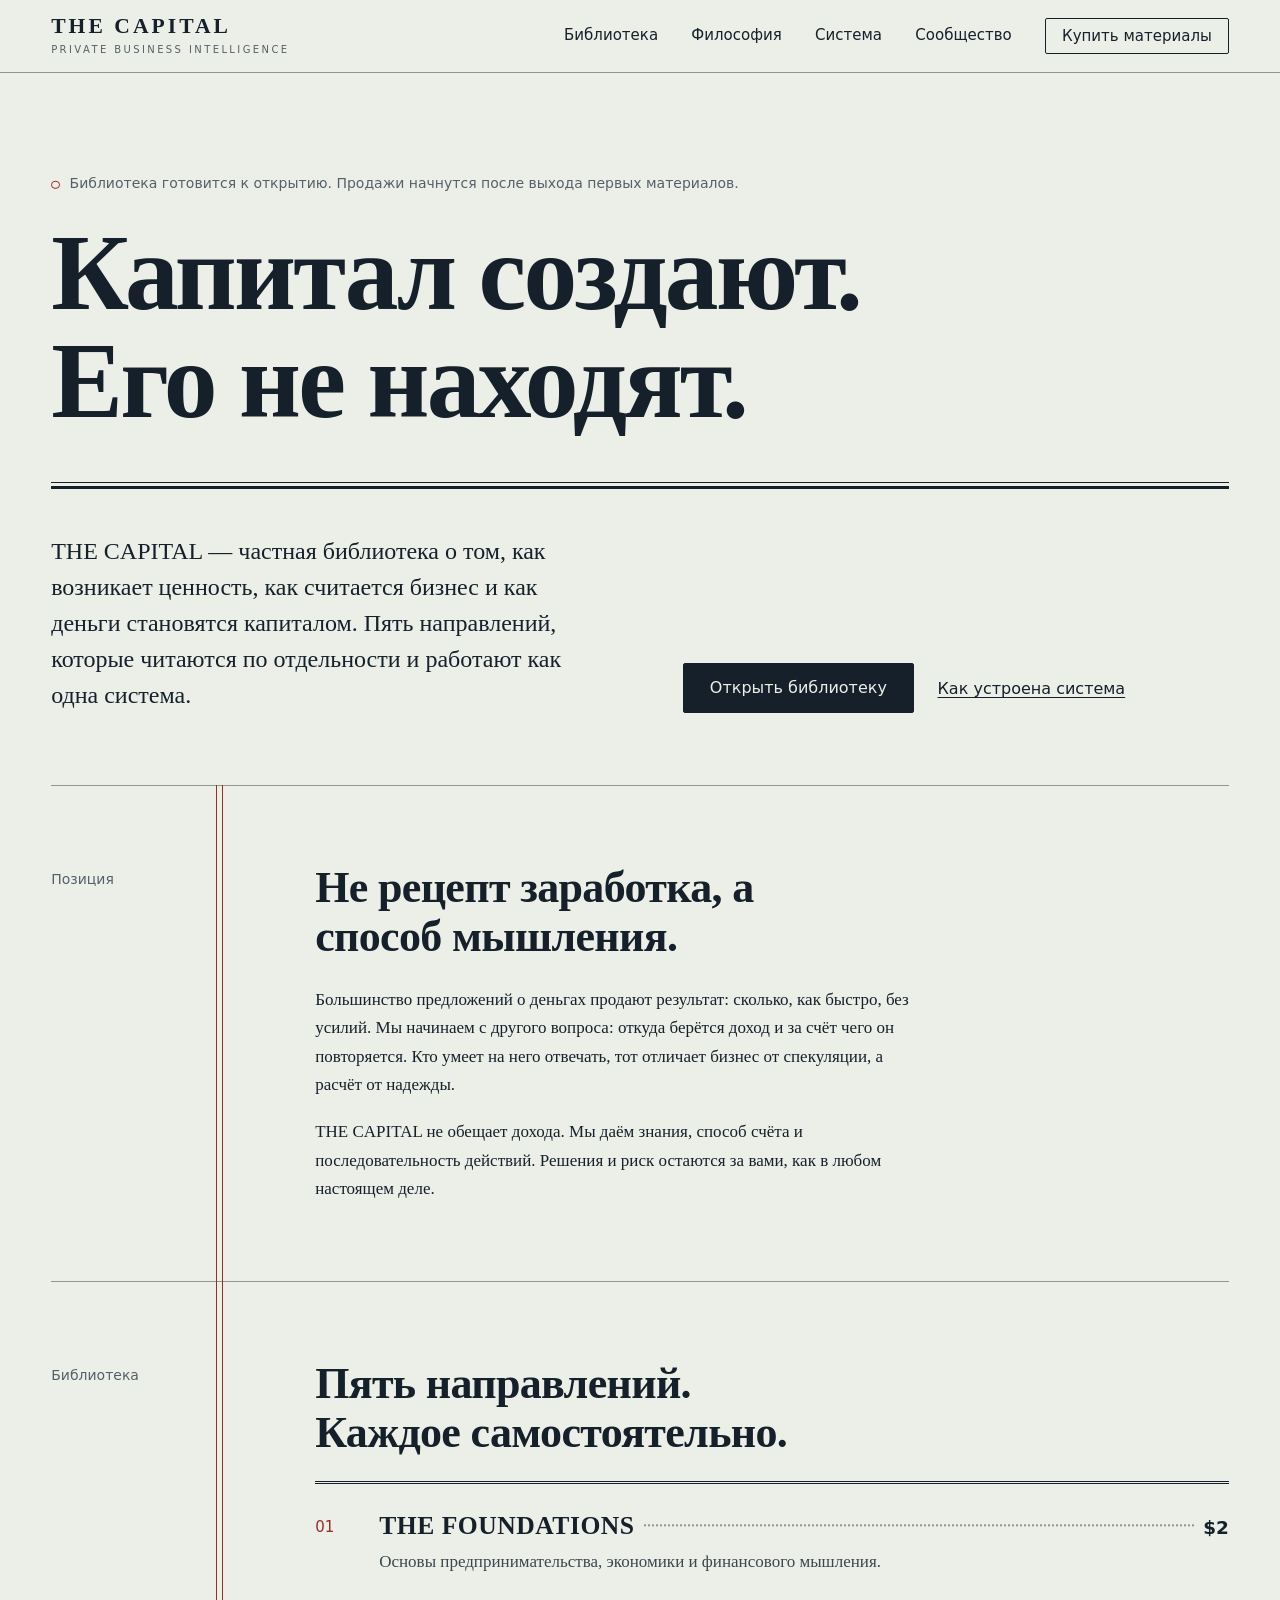
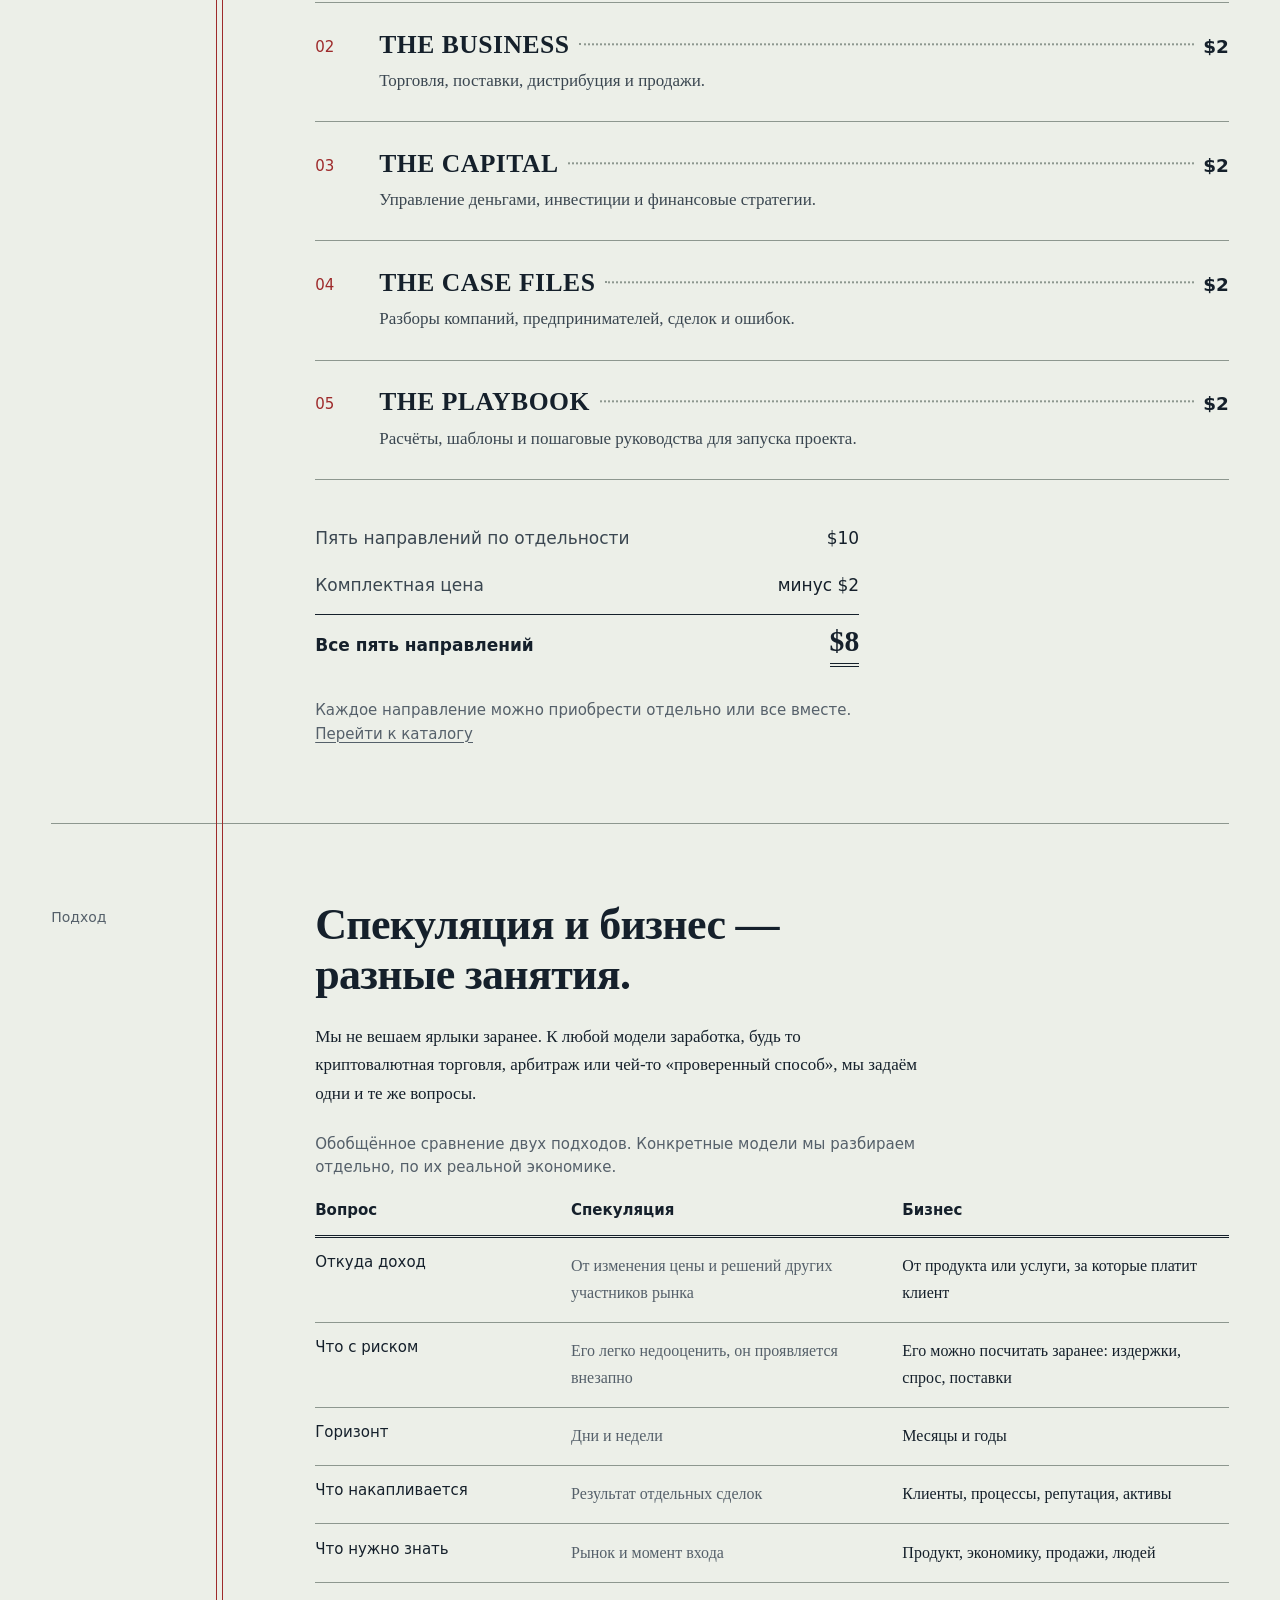
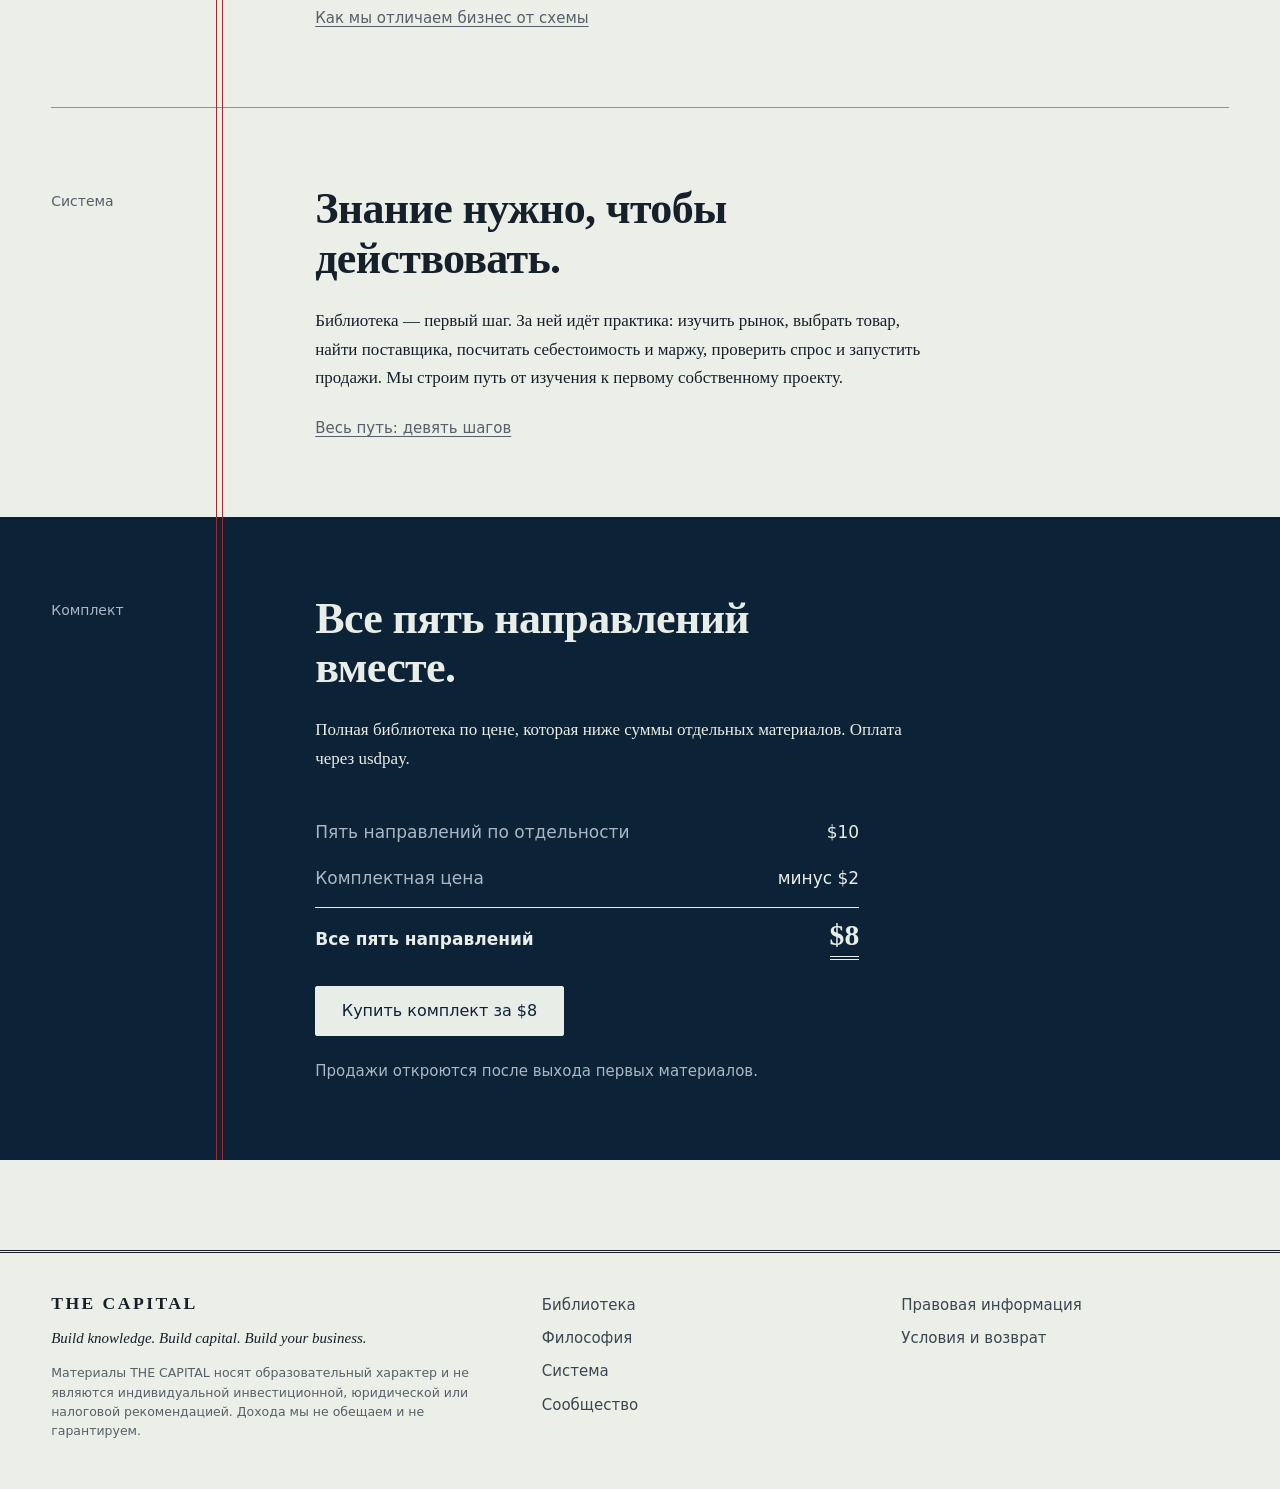
==== commit cd24a714: "fix asset paths to root" ====
--- a/index.html
+++ b/index.html
@@ -9,11 +9,11 @@
 <meta property="og:type" content="website">
 <meta property="og:title" content="THE CAPITAL. Private Business Intelligence">
 <meta property="og:description" content="Частная библиотека о капитале, торговле и предпринимательстве: пять самостоятельных направлений от фундамента экономики до практических расчётов для собственного дела.">
-<link rel="icon" href="assets/favicon.svg" type="image/svg+xml">
+<link rel="icon" href="favicon.svg" type="image/svg+xml">
 <link rel="preconnect" href="https://fonts.googleapis.com">
 <link rel="preconnect" href="https://fonts.gstatic.com" crossorigin>
 <link rel="stylesheet" href="https://fonts.googleapis.com/css2?family=IBM+Plex+Sans:wght@400;500;600&amp;family=Source+Serif+4:ital,opsz,wght@0,8..60,400;0,8..60,600;0,8..60,700;1,8..60,400&amp;display=swap">
-<link rel="stylesheet" href="assets/styles.css">
+<link rel="stylesheet" href="styles.css">
 </head>
 <body>
 <a class="skip" href="#main">Перейти к содержанию</a>
@@ -186,7 +186,7 @@
 </nav>
 </div>
 </footer>
-<script src="assets/config.js"></script>
-<script src="assets/capital.js"></script>
+<script src="config.js"></script>
+<script src="capital.js"></script>
 </body>
 </html>
--- a/styles.css
+++ b/styles.css
@@ -0,0 +1,254 @@
+/* THE CAPITAL — дизайн-система «Гроссбух».
+   Основа: бумага бухгалтерских книг, тёмно-синие чернила, красное поле с двойной линией. */
+
+:root {
+  --paper: #ecefe8;
+  --panel: #f6f7f2;
+  --ink: #15202b;
+  --ink-2: #3a4650;
+  --muted: #55606a;
+  --rule: #c5cbc0;
+  --rule-strong: #8d978f;
+  --navy: #0c2236;
+  --navy-2: #123049;
+  --on-navy: #e9ede7;
+  --on-navy-muted: #a9b8c3;
+  --on-navy-rule: #2f4659;
+  --red: #9e2a2b;
+  --red-on-navy: #e8908c;
+
+  --serif: "Source Serif 4", "Source Serif Pro", Georgia, "Times New Roman", serif;
+  --sans: "IBM Plex Sans", system-ui, -apple-system, "Segoe UI", Roboto, "Helvetica Neue", Arial, sans-serif;
+
+  --gutter: clamp(1.25rem, 4vw, 3.5rem);
+  --margin: 13.5rem;
+  --measure: 38rem;
+}
+
+*, *::before, *::after { box-sizing: border-box; }
+html { -webkit-text-size-adjust: 100%; scroll-behavior: smooth; }
+body {
+  margin: 0;
+  background: var(--paper);
+  color: var(--ink);
+  font-family: var(--serif);
+  font-size: 1.0625rem;
+  line-height: 1.68;
+  font-feature-settings: "kern", "liga", "onum";
+  text-rendering: optimizeLegibility;
+}
+img, svg { max-width: 100%; display: block; }
+a { color: inherit; text-decoration-thickness: 1px; text-underline-offset: 0.2em; }
+a:hover { text-decoration-thickness: 2px; }
+:focus-visible { outline: 2px solid var(--ink); outline-offset: 3px; border-radius: 1px; }
+.band :focus-visible, .mast--dark :focus-visible { outline-color: var(--on-navy); }
+::selection { background: var(--navy); color: var(--on-navy); }
+
+.skip {
+  position: absolute; left: 1rem; top: -4rem; z-index: 100;
+  background: var(--ink); color: var(--paper); padding: .6rem 1rem; font: 500 .9rem var(--sans);
+}
+.skip:focus { top: 1rem; }
+
+.wrap { max-width: 80rem; margin-inline: auto; padding-inline: var(--gutter); }
+
+/* ---------- Шапка ---------- */
+.mast { border-bottom: 1px solid var(--rule-strong); background: var(--paper); position: relative; z-index: 20; }
+.mast__row { display: flex; align-items: center; justify-content: space-between; gap: 1.5rem; min-height: 4.5rem; }
+.brand { text-decoration: none; display: flex; flex-direction: column; line-height: 1.1; }
+.brand:hover { text-decoration: none; }
+.brand__name { font: 700 1.35rem/1 var(--serif); letter-spacing: .14em; }
+.brand__tag { font: 500 .625rem/1.2 var(--sans); letter-spacing: .24em; text-transform: uppercase; color: var(--muted); margin-top: .4rem; }
+.nav { display: flex; gap: clamp(1rem, 2.6vw, 2.25rem); align-items: center; font: 500 .9375rem var(--sans); }
+.nav a { text-decoration: none; padding: .35rem 0; border-bottom: 2px solid transparent; }
+.nav a:hover { border-bottom-color: var(--rule-strong); }
+.nav a[aria-current="page"] { border-bottom-color: var(--red); }
+.nav .nav__buy { border: 1px solid var(--ink); padding: .5rem 1rem; border-bottom-width: 1px; border-radius: 2px; }
+.nav .nav__buy:hover { background: var(--ink); color: var(--paper); border-bottom-color: var(--ink); }
+.menu-btn {
+  display: none; font: 500 .9375rem var(--sans); background: none; border: 1px solid var(--ink);
+  border-radius: 2px; padding: .5rem 1rem; color: var(--ink); cursor: pointer;
+}
+
+/* ---------- Первый экран ---------- */
+.hero { padding-block: clamp(3rem, 8vw, 6.5rem) clamp(2.5rem, 6vw, 4.5rem); }
+.hero__status { font: 500 .875rem var(--sans); color: var(--muted); margin: 0 0 1.75rem; display: flex; gap: .6rem; align-items: baseline; }
+.hero__status::before { content: ""; width: .55rem; height: .55rem; border: 1.5px solid var(--red); border-radius: 50%; flex: none; transform: translateY(.05rem); }
+.hero h1 {
+  margin: 0; font-weight: 600; font-size: clamp(2.75rem, 8.4vw, 7rem); line-height: 1; letter-spacing: -.025em;
+  font-variation-settings: "opsz" 60;
+}
+.hero h1 span { display: block; }
+.hero__rule { height: 7px; margin-top: clamp(1.75rem, 4vw, 3rem); border-top: 1px solid var(--ink); border-bottom: 3px solid var(--ink); transform-origin: left center; animation: draw 1.1s cubic-bezier(.2, .7, .2, 1) both; }
+@keyframes draw { from { transform: scaleX(0); } to { transform: scaleX(1); } }
+.hero__cols { display: grid; grid-template-columns: minmax(0, 1fr); gap: 2rem; margin-top: clamp(1.75rem, 3.5vw, 2.75rem); }
+.lede { font-size: clamp(1.2rem, 2.1vw, 1.5rem); line-height: 1.5; max-width: 34rem; margin: 0; color: var(--ink); }
+.hero__actions { display: flex; flex-wrap: wrap; gap: 1rem 1.5rem; align-items: center; }
+
+/* ---------- Кнопки ---------- */
+.btn {
+  display: inline-block; font: 500 1rem/1 var(--sans); text-decoration: none; cursor: pointer;
+  background: var(--ink); color: var(--paper); border: 1px solid var(--ink); border-radius: 2px; padding: 1rem 1.6rem;
+}
+.btn:hover { background: var(--navy-2); border-color: var(--navy-2); text-decoration: none; }
+.btn--light { background: var(--on-navy); color: var(--navy); border-color: var(--on-navy); }
+.btn--light:hover { background: #fff; border-color: #fff; }
+.btn--small { padding: .7rem 1.1rem; font-size: .9375rem; }
+.textlink { font: 500 1rem var(--sans); }
+
+/* ---------- Гроссбух: поле и секции ---------- */
+.ledger { position: relative; }
+.sec { display: grid; grid-template-columns: minmax(0, 1fr); padding-block: clamp(2.75rem, 6vw, 5rem); border-top: 1px solid var(--rule-strong); }
+.sec__label { font: 500 .875rem/1.4 var(--sans); color: var(--muted); margin: 0 0 1rem; }
+.sec__body { min-width: 0; }
+.sec h2 { margin: 0 0 1.5rem; font-weight: 600; font-size: clamp(1.85rem, 3.6vw, 2.75rem); line-height: 1.12; letter-spacing: -.015em; max-width: 24ch; font-variation-settings: "opsz" 48; }
+.sec h3 { font-weight: 600; font-size: 1.25rem; line-height: 1.3; margin: 0 0 .5rem; }
+.prose { max-width: var(--measure); }
+.prose p { margin: 0 0 1.15rem; }
+.prose p:last-child { margin-bottom: 0; }
+.note { font: 400 .9375rem/1.55 var(--sans); color: var(--muted); max-width: var(--measure); margin: 1.5rem 0 0; }
+
+/* ---------- План счетов (список направлений) ---------- */
+.accounts { list-style: none; margin: 0; padding: 0; border-top: 3px double var(--ink); }
+.acct { display: grid; grid-template-columns: 3rem minmax(0, 1fr); column-gap: 1rem; padding: 1.6rem 0; border-bottom: 1px solid var(--rule-strong); }
+.acct__no { font: 500 .9375rem var(--sans); font-variant-numeric: tabular-nums; color: var(--red); padding-top: .55rem; }
+.acct__line { display: flex; align-items: baseline; gap: .6rem; margin: 0 0 .4rem; font-weight: 600; font-size: clamp(1.2rem, 2.2vw, 1.6rem); line-height: 1.25; }
+.acct__name { min-width: 0; letter-spacing: .02em; }
+.leader { flex: 1; min-width: 1rem; border-bottom: 2px dotted var(--rule-strong); transform: translateY(-.3em); }
+.acct__price { font: 600 1.15rem var(--sans); font-variant-numeric: tabular-nums; white-space: nowrap; }
+.acct__desc { margin: 0; max-width: 40rem; color: var(--ink-2); }
+.acct__topics { list-style: none; margin: .9rem 0 0; padding: 0; font: 400 .9375rem/1.5 var(--sans); color: var(--muted); display: flex; flex-wrap: wrap; gap: .25rem 1.75rem; }
+.acct__buy { margin-top: 1.1rem; }
+.acct__link { text-decoration: none; }
+.acct__link:hover { text-decoration: underline; }
+
+/* ---------- Итог с двойной чертой ---------- */
+.totals { margin: 2.25rem 0 0; max-width: 34rem; font-family: var(--sans); }
+.totals div { display: flex; align-items: baseline; gap: .75rem; padding: .55rem 0; }
+.totals dt, .totals dd { margin: 0; }
+.totals dt { flex: 1; color: var(--ink-2); }
+.totals dd { font-variant-numeric: tabular-nums; font-weight: 500; }
+.totals__sum { border-top: 1px solid var(--ink); margin-top: .35rem; padding-top: .8rem !important; }
+.totals__sum dt { color: var(--ink); font-weight: 600; }
+.totals__sum dd { font: 700 1.85rem/1 var(--serif); padding-bottom: .35rem; border-bottom: 4px double var(--ink); }
+.band .totals dt { color: var(--on-navy-muted); }
+.band .totals__sum { border-top-color: var(--on-navy); }
+.band .totals__sum dt { color: var(--on-navy); }
+.band .totals__sum dd { border-bottom-color: var(--on-navy); }
+
+/* ---------- Тёмный блок ---------- */
+.band { background: var(--navy); color: var(--on-navy); }
+.band .sec { border-top: 0; }
+.band .sec__label { color: var(--on-navy-muted); }
+.band .note { color: var(--on-navy-muted); }
+.band a { color: inherit; }
+
+/* ---------- Таблица сравнения ---------- */
+.tablewrap { overflow-x: auto; margin-top: 1.5rem; -webkit-overflow-scrolling: touch; }
+table.compare { border-collapse: collapse; width: 100%; min-width: 34rem; font-size: 1rem; }
+table.compare caption { text-align: left; font: 400 .9375rem/1.55 var(--sans); color: var(--muted); padding-bottom: 1rem; max-width: var(--measure); caption-side: top; }
+table.compare th, table.compare td { text-align: left; vertical-align: top; padding: .95rem 1.25rem .95rem 0; border-bottom: 1px solid var(--rule-strong); }
+table.compare thead th { font: 600 .9375rem var(--sans); border-bottom: 3px double var(--ink); padding-top: .4rem; }
+table.compare tbody th { font: 500 .9375rem var(--sans); width: 28%; color: var(--ink); }
+table.compare td:nth-child(2) { color: var(--muted); }
+table.compare td:nth-child(3) { color: var(--ink); font-weight: 500; }
+
+/* ---------- Принципы (определения) ---------- */
+.defs { margin: 0; padding: 0; border-top: 1px solid var(--rule-strong); }
+.defs > div { display: grid; grid-template-columns: minmax(0, 1fr); gap: .35rem; padding: 1.35rem 0; border-bottom: 1px solid var(--rule); }
+.defs dt { font-weight: 600; font-size: 1.2rem; line-height: 1.3; }
+.defs dd { margin: 0; max-width: var(--measure); color: var(--ink-2); }
+
+/* ---------- Путь (реальная последовательность) ---------- */
+.path-wrap { counter-reset: step; }
+.path { list-style: none; margin: 0; padding: 0; }
+.path > li { display: grid; grid-template-columns: 2.75rem minmax(0, 1fr); column-gap: 1rem; padding: 1.25rem 0; border-bottom: 1px solid var(--rule); position: relative; }
+.path > li::before { counter-increment: step; content: counter(step); font: 600 1.35rem/1.2 var(--sans); font-variant-numeric: tabular-nums; color: var(--red); }
+.path h3 { margin: 0 0 .3rem; }
+.path p { margin: 0; max-width: var(--measure); color: var(--ink-2); }
+.phase { margin: 2.75rem 0 .5rem; display: flex; flex-wrap: wrap; gap: .5rem 1.25rem; align-items: baseline; justify-content: space-between; border-top: 3px double var(--ink); padding-top: .9rem; }
+.phase:first-of-type { margin-top: 0; }
+.phase h2 { margin: 0; font-size: 1.5rem; }
+.status { font: 500 .875rem var(--sans); color: var(--muted); display: inline-flex; gap: .5rem; align-items: baseline; }
+.status::before { content: ""; width: .5rem; height: .5rem; border: 1.5px solid var(--muted); border-radius: 50%; transform: translateY(.02rem); }
+
+/* ---------- Схема ---------- */
+.figure { margin: 2.5rem 0 0; max-width: 46rem; }
+.figure svg { width: 100%; height: auto; }
+.figure figcaption { font: 400 .875rem/1.5 var(--sans); color: var(--muted); margin-top: .75rem; }
+.fig-bar { fill: var(--navy); }
+.fig-total { stroke: var(--ink); stroke-width: 1.5; }
+.fig-text { font: 500 13px var(--sans); fill: var(--ink); }
+.fig-line { stroke: var(--rule-strong); stroke-width: 1; }
+
+/* ---------- Подвал ---------- */
+.foot { border-top: 3px double var(--ink); margin-top: clamp(3rem, 7vw, 6rem); padding-block: 2.5rem 3rem; font-family: var(--sans); font-size: .9375rem; color: var(--ink-2); }
+.foot__grid { display: grid; gap: 2rem; grid-template-columns: minmax(0, 1fr); }
+.foot a { text-decoration: none; }
+.foot a:hover { text-decoration: underline; }
+.foot ul { list-style: none; margin: 0; padding: 0; display: grid; gap: .5rem; }
+.foot__brand { font: 700 1.1rem var(--serif); letter-spacing: .14em; color: var(--ink); margin: 0 0 .75rem; }
+.foot__motto { font-family: var(--serif); font-style: italic; color: var(--ink); margin: 0 0 .75rem; }
+.foot small { display: block; max-width: 36rem; line-height: 1.55; color: var(--muted); }
+
+/* ---------- Диалог покупки ---------- */
+dialog.buy {
+  border: 1px solid var(--ink); border-radius: 2px; padding: 0; max-width: min(30rem, calc(100vw - 2.5rem)); width: 100%;
+  background: var(--panel); color: var(--ink); font-family: var(--sans);
+}
+dialog.buy::backdrop { background: rgba(12, 34, 54, .55); }
+dialog.buy[open] { animation: pop .18s ease-out; }
+@keyframes pop { from { opacity: 0; transform: translateY(.5rem); } to { opacity: 1; transform: none; } }
+.buy__body { padding: 1.75rem 1.75rem 1.5rem; }
+.buy h2 { font: 600 1.4rem/1.25 var(--serif); margin: 0 0 .75rem; }
+.buy p { margin: 0 0 1rem; line-height: 1.55; }
+.buy__item { border-top: 3px double var(--ink); border-bottom: 1px solid var(--rule-strong); padding: .8rem 0; margin: 1rem 0; display: flex; justify-content: space-between; gap: 1rem; font-weight: 500; }
+.buy label { display: block; font-weight: 500; margin-bottom: .4rem; }
+.buy input[type="email"] { width: 100%; font: 400 1rem var(--sans); padding: .8rem .9rem; border: 1px solid var(--ink); border-radius: 2px; background: #fff; color: var(--ink); }
+.buy__error { color: #8a1f21; font-weight: 500; min-height: 1.3em; }
+.buy__actions { display: flex; flex-wrap: wrap; gap: .75rem; margin-top: 1.25rem; }
+.btn--plain { background: transparent; color: var(--ink); }
+.btn--plain:hover { background: var(--rule); border-color: var(--ink); }
+
+/* ---------- Адаптив ---------- */
+@media (min-width: 62.5rem) {
+  .hero__cols { grid-template-columns: minmax(0, 1.1fr) minmax(0, 1fr); align-items: end; }
+  .hero__actions { justify-content: flex-start; }
+  .ledger::before {
+    content: ""; position: absolute; top: 0; bottom: 0; left: var(--margin);
+    width: 7px; border-left: 1px solid var(--red); border-right: 1px solid var(--red); pointer-events: none;
+  }
+  .sec { grid-template-columns: var(--margin) minmax(0, 1fr); }
+  .sec__label { padding-right: 2rem; margin: .45rem 0 0; }
+  .sec__body { padding-left: 3rem; }
+  .foot__grid { grid-template-columns: 1.4fr 1fr 1fr; }
+  .defs > div { grid-template-columns: 17rem minmax(0, 1fr); gap: 2rem; }
+}
+@media (max-width: 52rem) {
+  .menu-btn { display: inline-block; }
+  .js .nav { display: none; position: absolute; left: 0; right: 0; top: 100%; background: var(--paper); border-bottom: 1px solid var(--rule-strong); padding: 1rem var(--gutter) 1.5rem; flex-direction: column; align-items: stretch; gap: .25rem; }
+  .js .nav[data-open="true"] { display: flex; }
+  .nav a { padding: .8rem 0; border-bottom: 1px solid var(--rule); }
+  .nav .nav__buy { margin-top: .75rem; text-align: center; border-bottom: 1px solid var(--ink); }
+  .brand__tag { letter-spacing: .16em; }
+  .acct { grid-template-columns: 2.25rem minmax(0, 1fr); column-gap: .5rem; }
+  .acct__line { flex-wrap: wrap; }
+  .leader { display: none; }
+  .acct__price { margin-left: auto; }
+  .path > li { grid-template-columns: 2.25rem minmax(0, 1fr); column-gap: .5rem; }
+}
+@media (max-width: 30rem) {
+  .brand__name { font-size: 1.15rem; letter-spacing: .1em; }
+  .brand__tag { display: none; }
+  body { font-size: 1.03rem; }
+  .btn { width: 100%; text-align: center; }
+  .acct__buy .btn, .hero__actions .btn { width: 100%; }
+}
+@media (prefers-reduced-motion: reduce) {
+  html { scroll-behavior: auto; }
+  .hero__rule, dialog.buy[open] { animation: none; }
+}
+@media print {
+  .mast, .menu-btn, .btn, .nav { display: none; }
+  body { background: #fff; }
+}
